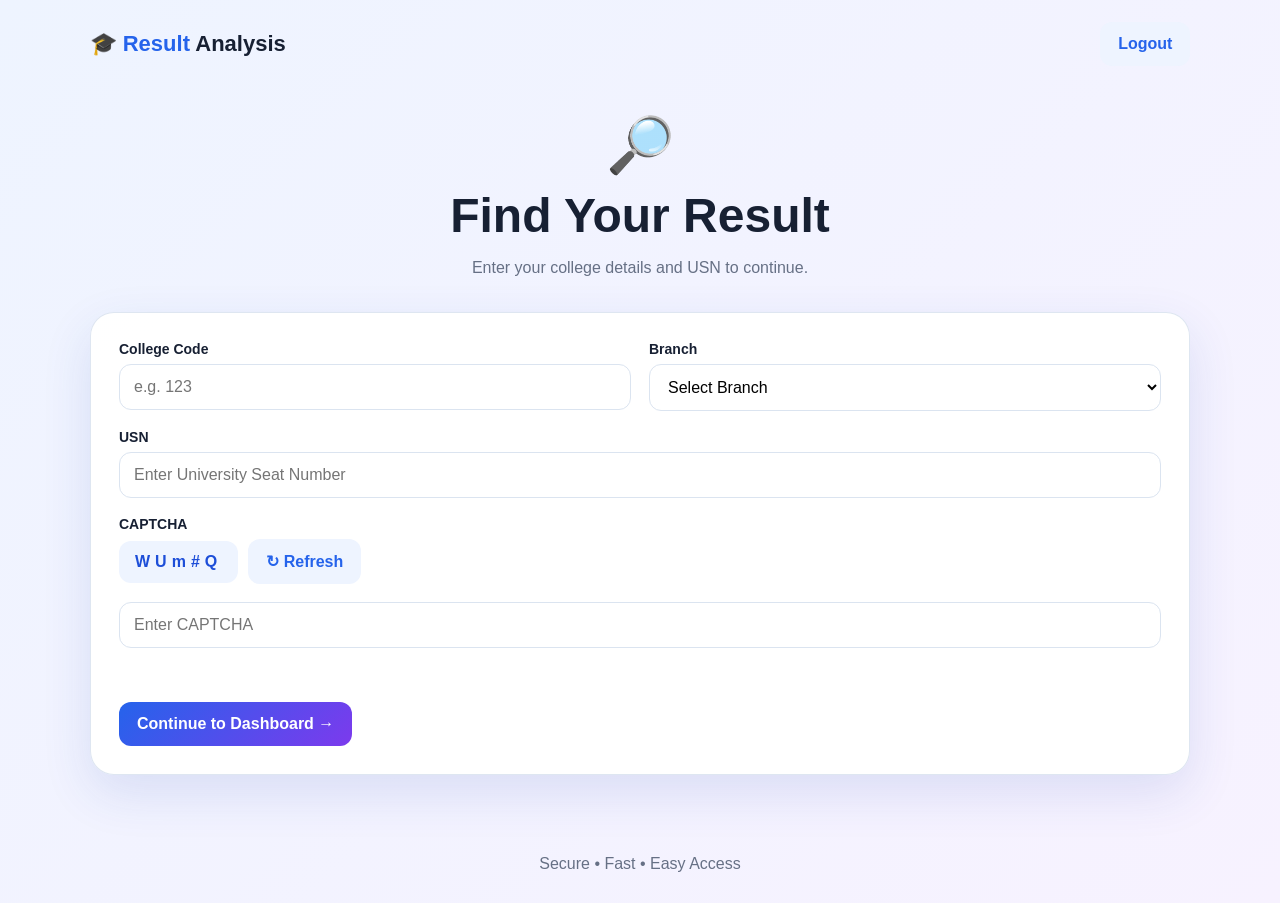
==== home.html @ 1178e88d "Initial upload - Result Analysis Project Uploaded the complete Result Analysis project including fro" ====
<!doctype html>
<html lang="en">

<head>
    <meta charset="UTF-8">
    <meta name="viewport" content="width=device-width,initial-scale=1">
    <title>Student Search</title>
    <link rel="stylesheet" href="styles.css">
</head>

<body>
    <header class="topbar">
        <div class="brand">🎓 <span>Result</span> Analysis</div><button class="btn secondary"
            id="logoutBtn">Logout</button>
    </header>
    <main class="page">
        <div class="hero">
            <div class="icon">🔎</div>
            <h1>Find Your Result</h1>
            <p>Enter your college details and USN to continue.</p>
        </div>
        <section class="card">
            <form id="studentForm">
                <div class="form-grid">
                    <div class="field"><label for="collegeCode">College Code</label><input id="collegeCode" required
                            placeholder="e.g. 123"></div>
                    <div class="field"><label for="branch">Branch</label><select id="branch" required>
                            <option value="">Select Branch</option>
                            <option>ECE</option>
                            <option>CSE</option>
                            <option>ISE</option>
                            <option>EEE</option>
                            <option>ME</option>
                            <option>CV</option>
                        </select></div>
                    <div class="field full"><label for="usn">USN</label><input id="usn" required
                            placeholder="Enter University Seat Number" autocomplete="off"></div>
                    <div class="field full"><label>CAPTCHA</label>
                        <div class="captcha"><span id="captchaText" class="captcha-code"></span><button type="button"
                                class="btn secondary" id="refreshCaptcha">↻ Refresh</button></div>
                    </div>
                    <div class="field full"><input id="captchaInput" required maxlength="5" placeholder="Enter CAPTCHA">
                    </div>
                </div>
                <p id="message" class="message"></p><button class="btn" type="submit">Continue to Dashboard →</button>
            </form>
        </section>
    </main>
    <div class="footer">Secure • Fast • Easy Access</div>
    <script src="script_home.js"></script>
</body>

</html>
---- styles.css ----
:root {
    --bg: #eef4ff;
    --card: #fff;
    --text: #172033;
    --muted: #667085;
    --primary: #2563eb;
    --primary2: #7c3aed;
    --border: #dbe4f0;
    --success: #15803d;
    --danger: #dc2626;
    --shadow: 0 18px 50px rgba(30, 64, 175, .12)
}

* {
    box-sizing: border-box
}

body {
    margin: 0;
    font-family: Inter, Segoe UI, Arial, sans-serif;
    color: var(--text);
    background: linear-gradient(135deg, #eef4ff, #f7f2ff);
    min-height: 100vh
}

button,
input,
select {
    font: inherit
}

button {
    cursor: pointer
}

.topbar {
    padding: 22px 7%;
    display: flex;
    justify-content: space-between;
    align-items: center
}

.brand {
    font-weight: 800;
    font-size: 22px
}

.brand span {
    color: var(--primary)
}

.page {
    width: min(1100px, 92%);
    margin: 25px auto 50px
}

.hero {
    text-align: center;
    margin: 25px 0 35px
}

.hero .icon {
    font-size: 55px
}

.hero h1 {
    margin: 10px 0 6px;
    font-size: clamp(30px, 5vw, 48px)
}

.hero p,
.subtitle {
    color: var(--muted)
}

.card {
    background: rgba(255, 255, 255, .94);
    border: 1px solid rgba(219, 228, 240, .9);
    border-radius: 24px;
    padding: 28px;
    box-shadow: var(--shadow)
}

.form-grid {
    display: grid;
    grid-template-columns: repeat(2, 1fr);
    gap: 18px
}

.field {
    display: flex;
    flex-direction: column;
    gap: 7px
}

.field.full {
    grid-column: 1/-1
}

.field label {
    font-weight: 700;
    font-size: 14px
}

.field input,
.field select {
    border: 1px solid var(--border);
    border-radius: 12px;
    padding: 13px 14px;
    outline: none;
    background: #fff
}

.field input:focus,
.field select:focus {
    border-color: var(--primary);
    box-shadow: 0 0 0 3px rgba(37, 99, 235, .12)
}

.btn {
    border: 0;
    border-radius: 12px;
    padding: 13px 18px;
    background: linear-gradient(135deg, var(--primary), var(--primary2));
    color: #fff;
    font-weight: 800
}

.btn.secondary {
    background: #eef4ff;
    color: var(--primary)
}

.btn.danger {
    background: #fee2e2;
    color: #b91c1c
}

.actions {
    display: flex;
    gap: 12px;
    flex-wrap: wrap;
    margin-top: 20px
}

.message {
    min-height: 22px;
    font-weight: 700
}

.muted {
    color: var(--muted)
}

.captcha {
    display: flex;
    align-items: center;
    gap: 10px
}

.captcha-code {
    font-weight: 900;
    letter-spacing: 5px;
    padding: 12px 16px;
    border-radius: 12px;
    background: #eef4ff;
    color: #1d4ed8
}

.center {
    text-align: center
}

.auth-wrap {
    width: min(470px, 92%);
    margin: 70px auto
}

.auth-wrap .card {
    text-align: left
}

.link-btn {
    border: 0;
    background: none;
    color: var(--primary);
    font-weight: 800;
    padding: 0
}

.footer {
    text-align: center;
    color: var(--muted);
    padding: 30px
}

.nav {
    display: flex;
    gap: 10px;
    flex-wrap: wrap
}

.dashboard-layout {
    display: grid;
    grid-template-columns: 230px 1fr;
    min-height: 100vh
}

.details-btn{
    padding: 7px 14px;
    border: none;
    border-radius: 6px;
    cursor: pointer;
    font-weight: 600;
    background-color: #2563eb;
    color: white;
}

.details-btn:hover{
    opacity: 0.85;
}

.sidebar {
    background: #101b3a;
    color: #fff;
    padding: 24px 16px;
    position: sticky;
    top: 0;
    height: 100vh
}

.sidebar h2 {
    margin: 0 0 4px
}

.sidebar p {
    color: #b9c4df
}

.menu {
    display: grid;
    gap: 10px;
    margin-top: 30px
}

.menu button {
    border: 0;
    background: transparent;
    color: #dce6ff;
    text-align: left;
    padding: 12px;
    border-radius: 12px
}

.menu button:hover {
    background: #1e2a50
}

.main {
    padding: 25px
}

.profile-top {
    display: flex;
    justify-content: space-between;
    gap: 15px;
    align-items: center;
    margin-bottom: 20px
}

.detail-grid,
.summary-grid {
    display: grid;
    grid-template-columns: repeat(3, 1fr);
    gap: 15px
}

.detail,
.summary {
    padding: 18px;
    border: 1px solid var(--border);
    border-radius: 16px;
    background: #fbfdff
}

.detail small,
.summary small {
    color: var(--muted);
    display: block
}

.detail strong,
.summary strong {
    display: block;
    font-size: 22px;
    margin-top: 7px
}

.summary-grid {
    grid-template-columns: repeat(4, 1fr);
    margin: 18px 0
}

.table-wrap {
    overflow: auto
}

table {
    width: 100%;
    border-collapse: collapse;
    min-width: 700px
}

th,
td {
    text-align: left;
    padding: 13px;
    border-bottom: 1px solid var(--border)
}

th {
    background: #f5f8ff
}

.status-pass {
    color: var(--success);
    font-weight: 800
}

.status-fail {
    color: var(--danger);
    font-weight: 800
}

.empty {
    padding: 30px;
    text-align: center;
    color: var(--muted)
}

.rank-grid {
    display: grid;
    grid-template-columns: 1fr 1fr;
    gap: 18px
}

.notice {
    padding: 12px 15px;
    border-radius: 12px;
    background: #fff7ed;
    color: #9a3412;
    margin-bottom: 15px
}

.hidden {
    display: none
}

@media(max-width:850px) {
    .dashboard-layout {
        display: block
    }

    .sidebar {
        position: relative;
        height: auto
    }

    .menu {
        display: flex;
        flex-wrap: wrap
    }

    .detail-grid,
    .summary-grid,
    .rank-grid {
        grid-template-columns: 1fr 1fr
    }

    .form-grid {
        grid-template-columns: 1fr
    }
}

@media(max-width:560px) {
    .topbar {
        padding: 18px 4%
    }

    .page {
        width: 94%
    }

    .card {
        padding: 20px
    }

    .detail-grid,
    .summary-grid {
        grid-template-columns: 1fr
    }

    .main {
        padding: 15px
    }
}

.chart-wrap {
    width: 100%;
    overflow: hidden;
    border-radius: 16px;
    background: #fbfdff;
    border: 1px solid var(--border);
    padding: 10px
}

.chart-wrap canvas {
    display: block;
    max-width: 100%
}

.chart-note {
    margin: 10px 0 0;
    font-size: 13px
}

.analytics-grid {
    margin-top: 18px
}

.analytics-grid .card {
    min-width: 0
}

@media print {
    body {
        background: #fff !important
    }

    .topbar,
    .footer,
    #refreshBtn,
    #backBtn,
    #logoutBtn,
    #pdfBtn {
        display: none !important
    }

    .page {
        width: 100%;
        margin: 0
    }

    .card {
        box-shadow: none;
        break-inside: avoid
    }

    .chart-wrap {
        border: 0
    }

    .notice {
        border: 1px solid #ddd
    }

    .analytics-grid {
        grid-template-columns: 1fr 1fr
    }

    table {
        min-width: 0;
        font-size: 10px
    }

    th,
    td {
        padding: 7px
    }

    .hero {
        margin: 0 0 15px
    }

    .print-area {
        padding: 0
    }
}

.rank-actions-card {
    margin-bottom: 18px;
    text-align: center
}

.rank-actions-card h2 {
    margin-bottom: 6px
}

.analysis-buttons {
    display: flex;
    justify-content: center;
    gap: 12px;
    flex-wrap: wrap;
    margin-top: 20px
}

.analysis-panel {
    margin-bottom: 18px
}

.top-student {
    margin-top: 20px
}

.topper-highlight {
    display: flex;
    align-items: center;
    gap: 18px;
    padding: 20px;
    border: 1px solid var(--border);
    border-radius: 18px;
    background: linear-gradient(135deg, #fff9e6, #f5f3ff)
}

.topper-medal {
    font-size: 42px
}

.topper-highlight h3 {
    margin: 3px 0;
    font-size: 24px
}

.topper-highlight p {
    margin: 5px 0;
    color: var(--muted)
}

.top-rank {
    margin-left: auto;
    font-weight: 900;
    color: var(--primary);
    font-size: 18px;
    white-space: nowrap
}

@media(max-width:560px) {
    .analysis-buttons .btn {
        width: 100%
    }

    .topper-highlight {
        align-items: flex-start;
        flex-wrap: wrap
    }

    .top-rank {
        margin-left: 0;
        width: 100%
    }
}

@media print {
    .rank-actions-card {
        display: none !important
    }

    .analysis-panel {
        display: block !important
    }

    .analysis-panel.hidden {
        display: block !important
    }

    .topbar {
        display: none !important
    }

    .page {
        margin: 0 auto
    }

    .footer {
        display: none !important
    }
}
/* Enhanced auth animations */
.auth-wrap .card {
    animation: cardIn .7s ease both;
    backdrop-filter: blur(8px);
}
.auth-wrap .hero .icon {
    display: inline-block;
    animation: floatIcon 3s ease-in-out infinite;
}
.auth-wrap .field {
    animation: fieldIn .55s ease both;
}
.auth-wrap .field:nth-child(2) { animation-delay: .05s; }
.auth-wrap .field:nth-child(3) { animation-delay: .10s; }
.auth-wrap .field:nth-child(4) { animation-delay: .15s; }
.auth-wrap .field:nth-child(5) { animation-delay: .20s; }
.auth-wrap .btn {
    transition: transform .2s ease, box-shadow .2s ease, filter .2s ease;
}
.auth-wrap .btn:hover {
    transform: translateY(-2px);
    box-shadow: 0 10px 24px rgba(37, 99, 235, .20);
    filter: brightness(1.03);
}
.auth-wrap .field input {
    transition: border-color .2s ease, box-shadow .2s ease, transform .2s ease;
}
.auth-wrap .field input:focus {
    transform: translateY(-1px);
}
@keyframes cardIn {
    from { opacity: 0; transform: translateY(22px) scale(.98); }
    to { opacity: 1; transform: translateY(0) scale(1); }
}
@keyframes floatIcon {
    0%, 100% { transform: translateY(0); }
    50% { transform: translateY(-7px); }
}
@keyframes fieldIn {
    from { opacity: 0; transform: translateX(-10px); }
    to { opacity: 1; transform: translateX(0); }
}
@media (prefers-reduced-motion: reduce) {
    .auth-wrap .card, .auth-wrap .field, .auth-wrap .hero .icon {
        animation: none !important;
    }
}
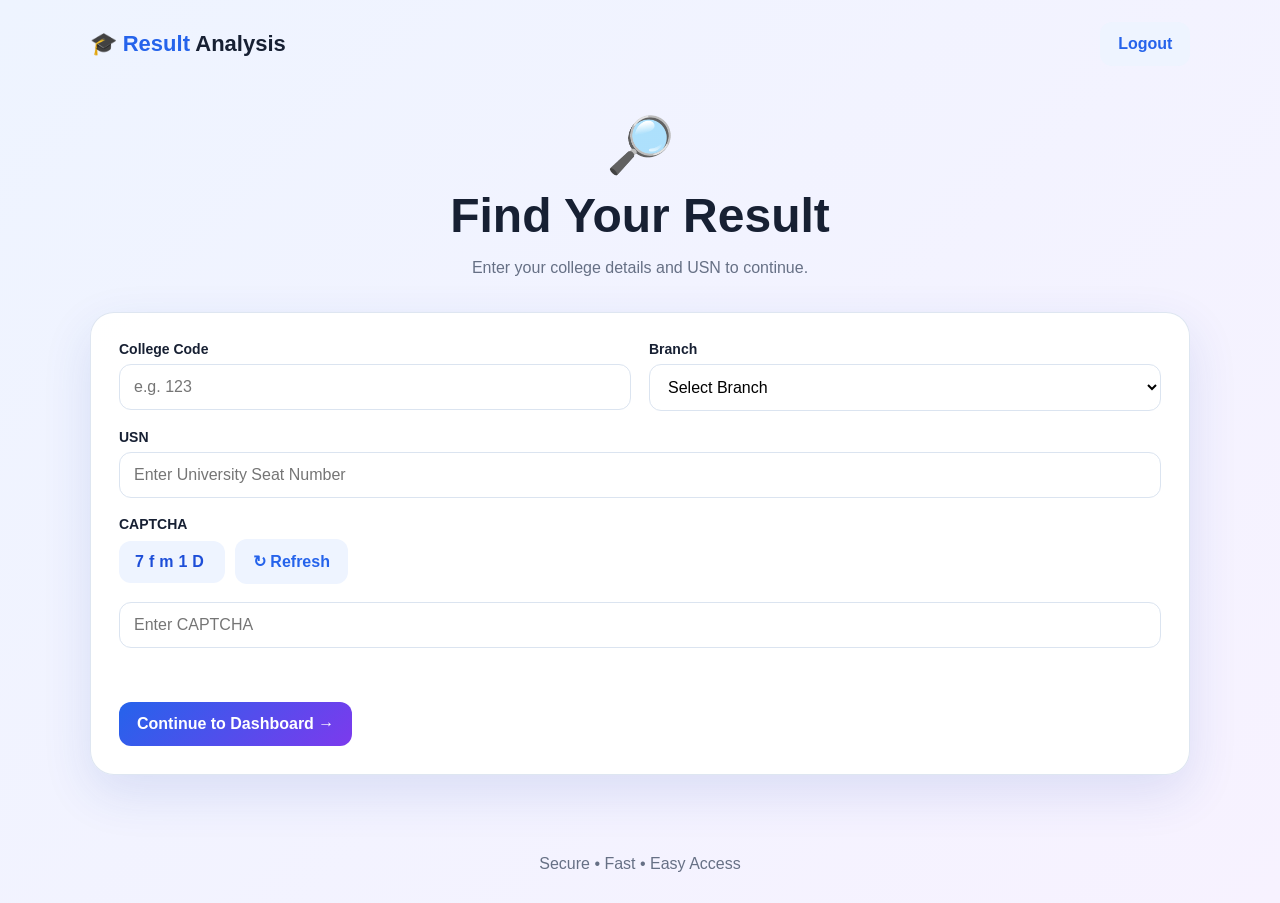
==== commit 9bad609f: "College_Result_Analysis" ====
--- a/home.html
+++ b/home.html
@@ -19,6 +19,15 @@
             <h1>Find Your Result</h1>
             <p>Enter your college details and USN to continue.</p>
         </div>
+        <section class="card hidden" id="hodImportCard" style="margin-bottom:18px">
+            <h2>HOD Result Management</h2>
+            <p class="muted">Import the college result Excel sheet for all students.</p>
+            <form id="excelImportForm">
+                <div class="field"><label for="excelFile">College result Excel (.xlsx or .xls)</label><input id="excelFile" type="file" accept=".xlsx,.xls" required></div>
+                <button class="btn" type="submit">Import Excel Sheet</button>
+                <p id="excelImportMessage" class="message" aria-live="polite"></p>
+            </form>
+        </section>
         <section class="card">
             <form id="studentForm">
                 <div class="form-grid">
--- a/styles.css
+++ b/styles.css
@@ -206,20 +206,6 @@
     min-height: 100vh
 }
 
-.details-btn{
-    padding: 7px 14px;
-    border: none;
-    border-radius: 6px;
-    cursor: pointer;
-    font-weight: 600;
-    background-color: #2563eb;
-    color: white;
-}
-
-.details-btn:hover{
-    opacity: 0.85;
-}
-
 .sidebar {
     background: #101b3a;
     color: #fff;
